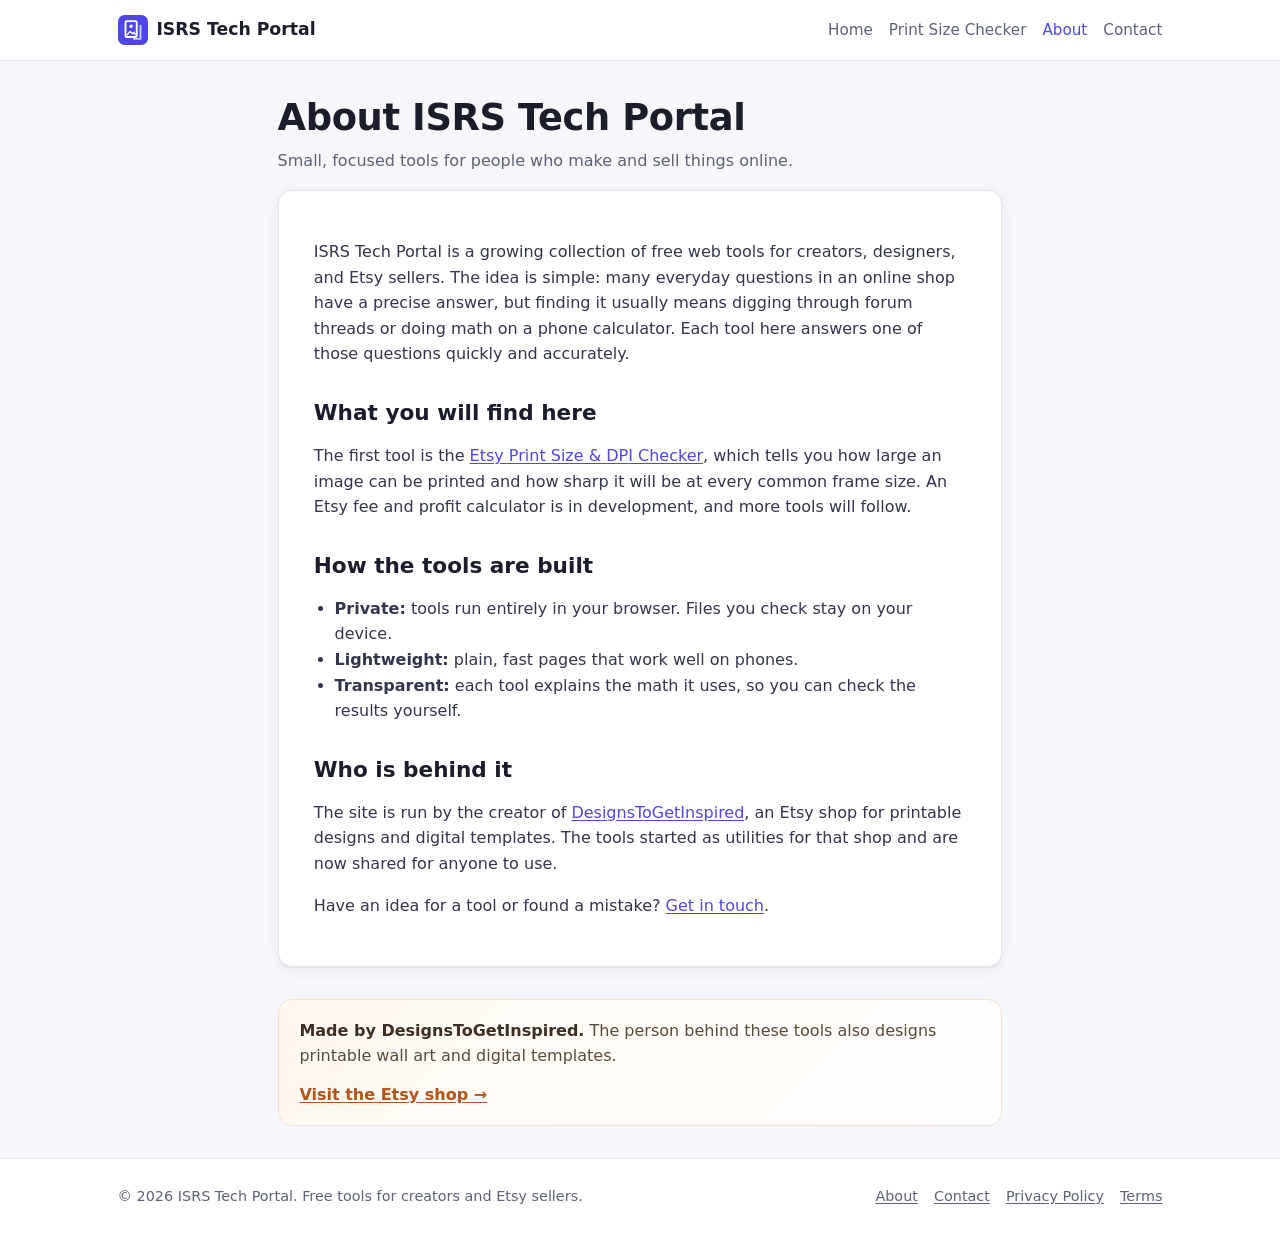
==== about/index.html @ cbed4ad3 "Initial static site: home, Etsy print size & DPI checker, legal pages, SEO files" ====
<!doctype html>
<html lang="en">
<head>
  <meta charset="utf-8">
  <meta name="viewport" content="width=device-width, initial-scale=1">
  <title>About ISRS Tech Portal</title>
  <meta name="description" content="ISRS Tech Portal builds free, privacy-friendly online tools for creators and Etsy sellers, starting with a print size and DPI checker for digital wall art.">
  <meta name="robots" content="index, follow">
  <link rel="canonical" href="https://isrstechportal.com/about/">
  <meta property="og:url" content="https://isrstechportal.com/about/">
  <meta property="og:type" content="website">
  <meta property="og:site_name" content="ISRS Tech Portal">
  <meta property="og:title" content="About ISRS Tech Portal">
  <meta property="og:description" content="ISRS Tech Portal builds free, privacy-friendly online tools for creators and Etsy sellers, starting with a print size and DPI checker for digital wall art.">
  <meta property="og:image" content="https://isrstechportal.com/assets/img/og-image.png">
  <meta property="og:image:width" content="1200">
  <meta property="og:image:height" content="630">
  <meta name="twitter:card" content="summary_large_image">
  <meta name="theme-color" content="#4f46e5">
  <link rel="icon" href="/favicon.svg" type="image/svg+xml">
  <link rel="stylesheet" href="/assets/css/style.css">
</head>
<body>
<a class="skip-link" href="#main">Skip to content</a>
<header class="site-header">
  <div class="container">
    <a class="logo" href="/"><svg viewBox="0 0 64 64" aria-hidden="true"><rect width="64" height="64" rx="14" fill="#4f46e5"/><rect x="16" y="13" width="24" height="34" rx="3" fill="none" stroke="#fff" stroke-width="4"/><path d="M34 51h14V23" fill="none" stroke="#c7d2fe" stroke-width="4" stroke-linecap="round" stroke-linejoin="round"/><circle cx="28" cy="24" r="3.5" fill="#fff"/><path d="M19 43l7-8 5 5 3-3 4 6" fill="none" stroke="#fff" stroke-width="3" stroke-linejoin="round"/></svg><span>ISRS Tech Portal</span></a>
    <nav class="nav" aria-label="Main">
<a href="/">Home</a>
<a href="/tools/etsy-print-size-checker/">Print Size Checker</a>
<a href="/about/" aria-current="page">About</a>
<a href="/contact/">Contact</a>
    </nav>
  </div>
</header>
<main id="main">
<div class="container narrow">
<div class="page-head"><h1>About ISRS Tech Portal</h1><p>Small, focused tools for people who make and sell things online.</p></div>
<div class="prose">
<p>ISRS Tech Portal is a growing collection of free web tools for creators, designers, and Etsy sellers. The idea is simple: many everyday questions in an online shop have a precise answer, but finding it usually means digging through forum threads or doing math on a phone calculator. Each tool here answers one of those questions quickly and accurately.</p>
<h2>What you will find here</h2>
<p>The first tool is the <a href="/tools/etsy-print-size-checker/">Etsy Print Size &amp; DPI Checker</a>, which tells you how large an image can be printed and how sharp it will be at every common frame size. An Etsy fee and profit calculator is in development, and more tools will follow.</p>
<h2>How the tools are built</h2>
<ul>
<li><strong>Private:</strong> tools run entirely in your browser. Files you check stay on your device.</li>
<li><strong>Lightweight:</strong> plain, fast pages that work well on phones.</li>
<li><strong>Transparent:</strong> each tool explains the math it uses, so you can check the results yourself.</li>
</ul>
<h2>Who is behind it</h2>
<p>The site is run by the creator of <a href="https://designstogetinspired.etsy.com" rel="noopener" target="_blank">DesignsToGetInspired</a>, an Etsy shop for printable designs and digital templates. The tools started as utilities for that shop and are now shared for anyone to use.</p>
<p>Have an idea for a tool or found a mistake? <a href="/contact/">Get in touch</a>.</p>
</div>
<aside class="promo" aria-label="From the maker">
  <p><strong>Made by DesignsToGetInspired.</strong> The person behind these tools also designs printable wall art and digital templates.</p>
  <a href="https://designstogetinspired.etsy.com" rel="noopener" target="_blank">Visit the Etsy shop &rarr;</a>
</aside>
</div>
</main>
<footer class="site-footer">
  <div class="container">
    <span>&copy; 2026 ISRS Tech Portal. Free tools for creators and Etsy sellers.</span>
    <nav aria-label="Footer">
      <a href="/about/">About</a><a href="/contact/">Contact</a><a href="/privacy-policy/">Privacy Policy</a><a href="/terms/">Terms</a>
    </nav>
  </div>
</footer>
</body>
</html>
---- assets/css/style.css ----
:root{
  --bg:#f7f7fb;--surface:#fff;--text:#1b1d2a;--muted:#5d6275;--border:#e3e5ee;
  --brand:#4f46e5;--brand-dark:#3730a3;--brand-soft:#eef0ff;
  --pass:#0f7a43;--pass-bg:#e3f6ec;--warn:#8a5a00;--warn-bg:#fff4d6;--fail:#b42318;--fail-bg:#fde8e7;
  --radius:14px;--shadow:0 1px 2px rgba(20,22,40,.05),0 4px 16px rgba(20,22,40,.06);
  --font:system-ui,-apple-system,"Segoe UI",Roboto,"Helvetica Neue",Arial,sans-serif;
}
*,*::before,*::after{box-sizing:border-box}
html{-webkit-text-size-adjust:100%}
body{margin:0;font-family:var(--font);color:var(--text);background:var(--bg);line-height:1.6;font-size:1rem}
img,svg{max-width:100%;height:auto}
a{color:var(--brand);text-underline-offset:2px}
a:hover{color:var(--brand-dark)}
:focus-visible{outline:3px solid var(--brand);outline-offset:2px;border-radius:4px}
.container{width:100%;max-width:1080px;margin:0 auto;padding:0 1.1rem}
.narrow{max-width:760px}
.skip-link{position:absolute;left:-999px;top:0;background:var(--brand);color:#fff;padding:.5rem 1rem;z-index:10}
.skip-link:focus{left:0}

/* Header */
.site-header{background:var(--surface);border-bottom:1px solid var(--border);position:sticky;top:0;z-index:5}
.site-header .container{display:flex;align-items:center;justify-content:space-between;gap:1rem;min-height:60px;flex-wrap:wrap}
.logo{display:flex;align-items:center;gap:.55rem;font-weight:700;color:var(--text);text-decoration:none;font-size:1.08rem}
.logo svg{width:30px;height:30px}
.nav{display:flex;gap:1rem;flex-wrap:wrap;font-size:.95rem}
.nav a{color:var(--muted);text-decoration:none;padding:.3rem 0}
.nav a:hover,.nav a[aria-current="page"]{color:var(--brand)}

/* Hero */
.hero{padding-top:3rem;padding-bottom:2rem;text-align:center}
.hero h1{font-size:clamp(1.8rem,5vw,2.7rem);line-height:1.2;margin:0 0 .8rem;letter-spacing:-.02em}
.hero p{color:var(--muted);font-size:1.1rem;max-width:640px;margin:0 auto}
.page-head{padding:2.2rem 0 1rem}
.page-head h1{font-size:clamp(1.6rem,4.5vw,2.3rem);line-height:1.2;margin:0 0 .5rem;letter-spacing:-.01em}
.page-head p{color:var(--muted);margin:0;max-width:720px}
.breadcrumb{font-size:.88rem;color:var(--muted);margin-bottom:.6rem}
.breadcrumb a{color:var(--muted)}

/* Cards */
.grid{display:grid;gap:1.1rem;grid-template-columns:1fr}
@media(min-width:640px){.grid{grid-template-columns:repeat(2,1fr)}}
.card{background:var(--surface);border:1px solid var(--border);border-radius:var(--radius);padding:1.4rem;box-shadow:var(--shadow)}
.tool-card{display:flex;flex-direction:column;gap:.5rem;text-decoration:none;color:inherit;transition:transform .15s,border-color .15s}
a.tool-card:hover{transform:translateY(-2px);border-color:var(--brand)}
.tool-card h3{margin:0;font-size:1.15rem}
.tool-card p{margin:0;color:var(--muted)}
.tool-card .cta{margin-top:auto;font-weight:600;color:var(--brand)}
.tool-card.soon{opacity:.75;box-shadow:none;border-style:dashed}
.tag{display:inline-block;font-size:.75rem;font-weight:600;padding:.15rem .55rem;border-radius:999px;background:var(--brand-soft);color:var(--brand-dark);align-self:flex-start}
.tag.muted{background:#eceef4;color:var(--muted)}
.section{padding-top:1.5rem;padding-bottom:2.5rem}
.section h2{font-size:1.4rem;margin:0 0 1rem}
.features{display:grid;gap:1rem;grid-template-columns:1fr}
@media(min-width:760px){.features{grid-template-columns:repeat(3,1fr)}}
.features h3{margin:.2rem 0 .3rem;font-size:1.02rem}
.features p{margin:0;color:var(--muted);font-size:.95rem}

/* Buttons & forms */
.btn{display:inline-flex;align-items:center;justify-content:center;gap:.4rem;background:var(--brand);color:#fff;border:0;border-radius:10px;padding:.7rem 1.2rem;font:inherit;font-weight:600;cursor:pointer;text-decoration:none}
.btn:hover{background:var(--brand-dark);color:#fff}
.btn.secondary{background:var(--surface);color:var(--text);border:1px solid var(--border)}
.btn.secondary:hover{border-color:var(--brand);color:var(--brand)}
label{font-weight:600;font-size:.92rem;display:block;margin-bottom:.3rem}
input[type=number]{width:100%;font:inherit;padding:.65rem .8rem;border:1px solid var(--border);border-radius:10px;background:#fff}
input[type=number]:focus{border-color:var(--brand)}

/* Tool */
.tabs{display:flex;gap:.4rem;margin-bottom:1rem;background:#eceef4;padding:.3rem;border-radius:12px;width:fit-content;max-width:100%}
.tab{border:0;background:transparent;font:inherit;font-weight:600;padding:.5rem 1rem;border-radius:9px;cursor:pointer;color:var(--muted)}
.tab[aria-selected="true"]{background:#fff;color:var(--text);box-shadow:var(--shadow)}
.dropzone{border:2px dashed #c7cbe0;border-radius:var(--radius);padding:2rem 1rem;text-align:center;background:#fbfbfe;cursor:pointer;transition:border-color .15s,background .15s}
.dropzone:hover,.dropzone.drag{border-color:var(--brand);background:var(--brand-soft)}
.dropzone p{margin:.3rem 0;color:var(--muted)}
.dropzone strong{color:var(--text)}
.privacy-note{font-size:.88rem;color:var(--muted);margin:.8rem 0 0;display:flex;gap:.4rem;align-items:flex-start}
.manual-grid{display:grid;grid-template-columns:1fr 1fr;gap:.8rem;align-items:end}
.manual-grid .btn{grid-column:1/-1}
@media(min-width:640px){.manual-grid{grid-template-columns:1fr 1fr auto}.manual-grid .btn{grid-column:auto}}
.error{color:var(--fail);font-weight:600;margin:.6rem 0 0}
.summary{display:grid;grid-template-columns:1fr;gap:1rem;margin-top:1.2rem}
@media(min-width:760px){.summary{grid-template-columns:200px 1fr}}
.preview{border-radius:10px;border:1px solid var(--border);background:repeating-conic-gradient(#eee 0 25%,#fff 0 50%) 0 0/16px 16px;display:flex;align-items:center;justify-content:center;min-height:140px;overflow:hidden}
.preview{max-height:240px}
.preview img{display:block;max-height:220px;max-width:100%;width:auto;height:auto;object-fit:contain}
.stats{display:grid;grid-template-columns:repeat(2,1fr);gap:.7rem}
@media(min-width:760px){.stats{grid-template-columns:repeat(3,1fr)}}
.stat{background:#f6f7fb;border-radius:10px;padding:.7rem .85rem}
.stat .k{font-size:.78rem;color:var(--muted);text-transform:uppercase;letter-spacing:.04em}
.stat .v{font-weight:700;font-size:1.02rem;word-break:break-word}
.stat .s{font-size:.82rem;color:var(--muted)}
.legend{display:flex;flex-wrap:wrap;gap:.6rem 1.2rem;font-size:.88rem;color:var(--muted);margin:1.2rem 0 .4rem}
.group{margin-top:1.2rem}
.group-head{display:flex;flex-wrap:wrap;align-items:baseline;gap:.5rem;margin-bottom:.4rem}
.group-head h3{margin:0;font-size:1.08rem}
.group-head .note{color:var(--muted);font-size:.88rem}
.table-wrap{overflow-x:auto;border:1px solid var(--border);border-radius:10px;background:#fff}
table{border-collapse:collapse;width:100%;font-size:.92rem;min-width:560px}
th,td{padding:.6rem .7rem;text-align:left;border-bottom:1px solid var(--border);vertical-align:top}
th{background:#f6f7fb;font-size:.8rem;text-transform:uppercase;letter-spacing:.03em;color:var(--muted)}
tr:last-child td{border-bottom:0}
td .sub{display:block;color:var(--muted);font-size:.82rem}
.badge{display:inline-block;font-size:.78rem;font-weight:700;padding:.15rem .55rem;border-radius:999px;white-space:nowrap}
.badge.pass{background:var(--pass-bg);color:var(--pass)}
.badge.warn{background:var(--warn-bg);color:var(--warn)}
.badge.fail{background:var(--fail-bg);color:var(--fail)}
.match{font-weight:600;color:var(--pass)}
.crop{color:var(--warn)}
.hidden{display:none!important}

/* Prose */
.prose{background:var(--surface);border:1px solid var(--border);border-radius:var(--radius);padding:1.5rem 1.3rem;box-shadow:var(--shadow)}
@media(min-width:640px){.prose{padding:2rem 2.2rem}}
.prose h2{font-size:1.35rem;margin:2rem 0 .6rem;line-height:1.3}
.prose h2:first-child{margin-top:0}
.prose h3{font-size:1.08rem;margin:1.4rem 0 .4rem}
.prose p,.prose li{color:#33364a}
.prose ul,.prose ol{padding-left:1.3rem}
.prose table{min-width:0}
.faq details{border:1px solid var(--border);border-radius:10px;padding:.8rem 1rem;margin:.6rem 0;background:#fbfbfe}
.faq summary{font-weight:600;cursor:pointer}
.faq details p{margin:.6rem 0 0}

/* Promo + footer */
.promo{display:flex;flex-wrap:wrap;align-items:center;justify-content:space-between;gap:.8rem;background:linear-gradient(135deg,#fff7f0,#fff);border:1px solid #f1e2d3;border-radius:var(--radius);padding:1.1rem 1.3rem;margin:2rem 0}
.promo p{margin:0;color:#5b4a3a}
.promo strong{color:#3e2f22}
.promo a{font-weight:600;color:#b4531b}
.site-footer{border-top:1px solid var(--border);background:var(--surface);padding:1.6rem 0;margin-top:2rem;font-size:.9rem;color:var(--muted)}
.site-footer .container{display:flex;flex-wrap:wrap;justify-content:space-between;gap:.8rem}
.site-footer nav{display:flex;flex-wrap:wrap;gap:1rem}
.site-footer a{color:var(--muted)}
@media(prefers-reduced-motion:reduce){*{transition:none!important}}
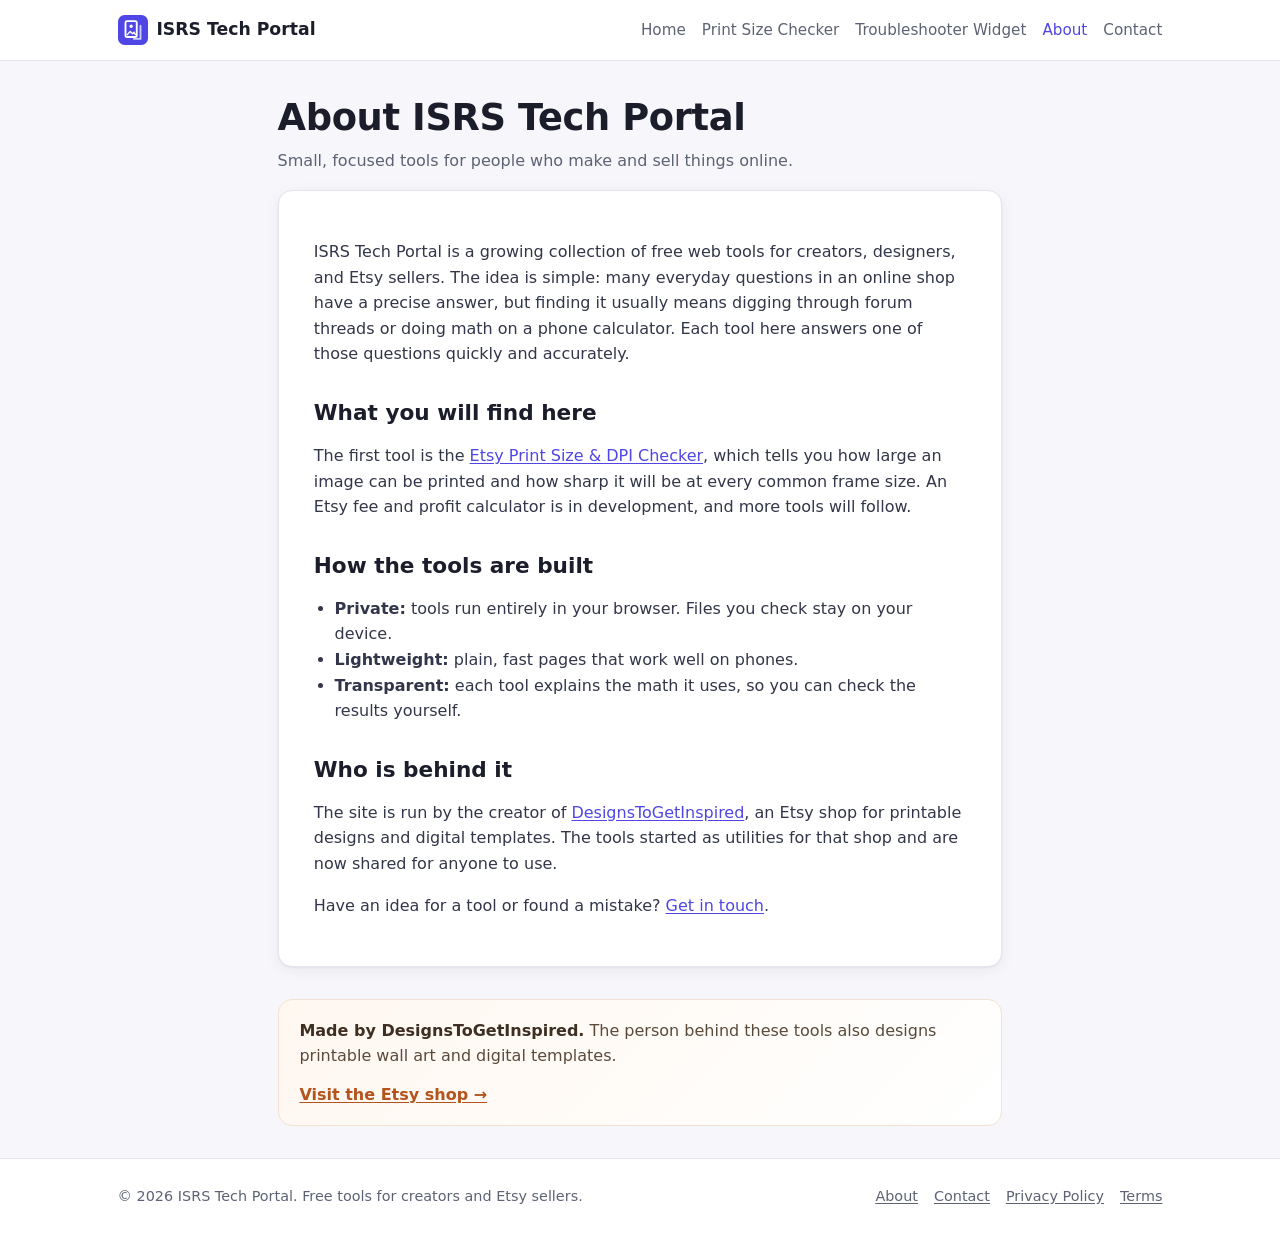
==== commit 557c420b: "Add Guided Troubleshooter Widget product page, live demo and free builder - tools/troubleshooter-wid" ====
--- a/about/index.html
+++ b/about/index.html
@@ -28,6 +28,7 @@
     <nav class="nav" aria-label="Main">
 <a href="/">Home</a>
 <a href="/tools/etsy-print-size-checker/">Print Size Checker</a>
+<a href="/tools/troubleshooter-widget/">Troubleshooter Widget</a>
 <a href="/about/" aria-current="page">About</a>
 <a href="/contact/">Contact</a>
     </nav>
--- a/assets/css/style.css
+++ b/assets/css/style.css
@@ -130,3 +130,32 @@
 .site-footer nav{display:flex;flex-wrap:wrap;gap:1rem}
 .site-footer a{color:var(--muted)}
 @media(prefers-reduced-motion:reduce){*{transition:none!important}}
+
+/* Troubleshooter widget product page */
+.hero-actions{display:flex;flex-wrap:wrap;gap:.6rem;margin-top:1.1rem}
+.demo-title{font-size:1.2rem;margin:0 0 1rem}
+.demo-controls{display:flex;flex-wrap:wrap;gap:.8rem 1.2rem;align-items:center;justify-content:space-between;margin-bottom:1rem}
+.demo-controls .tabs{margin-bottom:0;overflow-x:auto}
+.demo-controls .tab{white-space:nowrap}
+.demo-options{display:flex;flex-wrap:wrap;gap:.4rem 1.1rem}
+label.check{display:inline-flex;align-items:center;gap:.4rem;font-weight:600;font-size:.92rem;margin:0;cursor:pointer}
+label.check input{width:1.05rem;height:1.05rem;accent-color:var(--brand)}
+.demo-stage{background:var(--bg);border-radius:12px;padding:1.2rem .8rem;min-height:380px}
+.demo-note{text-align:center;color:var(--muted);margin:6rem 0}
+.steps{display:grid;gap:.8rem;padding:0;margin:0 0 1.5rem;list-style:none;counter-reset:s}
+@media(min-width:760px){.steps{grid-template-columns:repeat(3,1fr)}}
+.steps li{counter-increment:s;background:var(--surface);border:1px solid var(--border);border-radius:var(--radius);padding:1rem 1.1rem;color:var(--muted)}
+.steps li::before{content:counter(s);display:inline-grid;place-items:center;width:1.7rem;height:1.7rem;border-radius:50%;background:var(--brand);color:#fff;font-weight:700;margin-inline-end:.5rem}
+.steps strong{color:var(--text)}
+.shot{margin:0}.shot img{display:block;width:100%;border-radius:var(--radius);border:1px solid var(--border);box-shadow:var(--shadow)}
+.shot figcaption{font-size:.88rem;color:var(--muted);margin-top:.5rem;text-align:center}
+.muted-p{color:var(--muted);margin:-.4rem 0 1.2rem}
+.pricing{display:grid;gap:1.1rem;grid-template-columns:1fr}
+@media(min-width:860px){.pricing{grid-template-columns:repeat(3,1fr)}}
+.price-card{display:flex;flex-direction:column;gap:.4rem}
+.price-card h3{margin:0;font-size:1.15rem}
+.price-card .price{font-size:2rem;font-weight:800;margin:.2rem 0;letter-spacing:-.02em}
+.price-card ul{margin:0 0 1rem;padding-inline-start:1.2rem;color:var(--muted)}
+.price-card .btn{margin-top:auto}
+.price-card.featured{border:2px solid var(--brand)}
+.free-tier{margin:0 0 1.2rem}
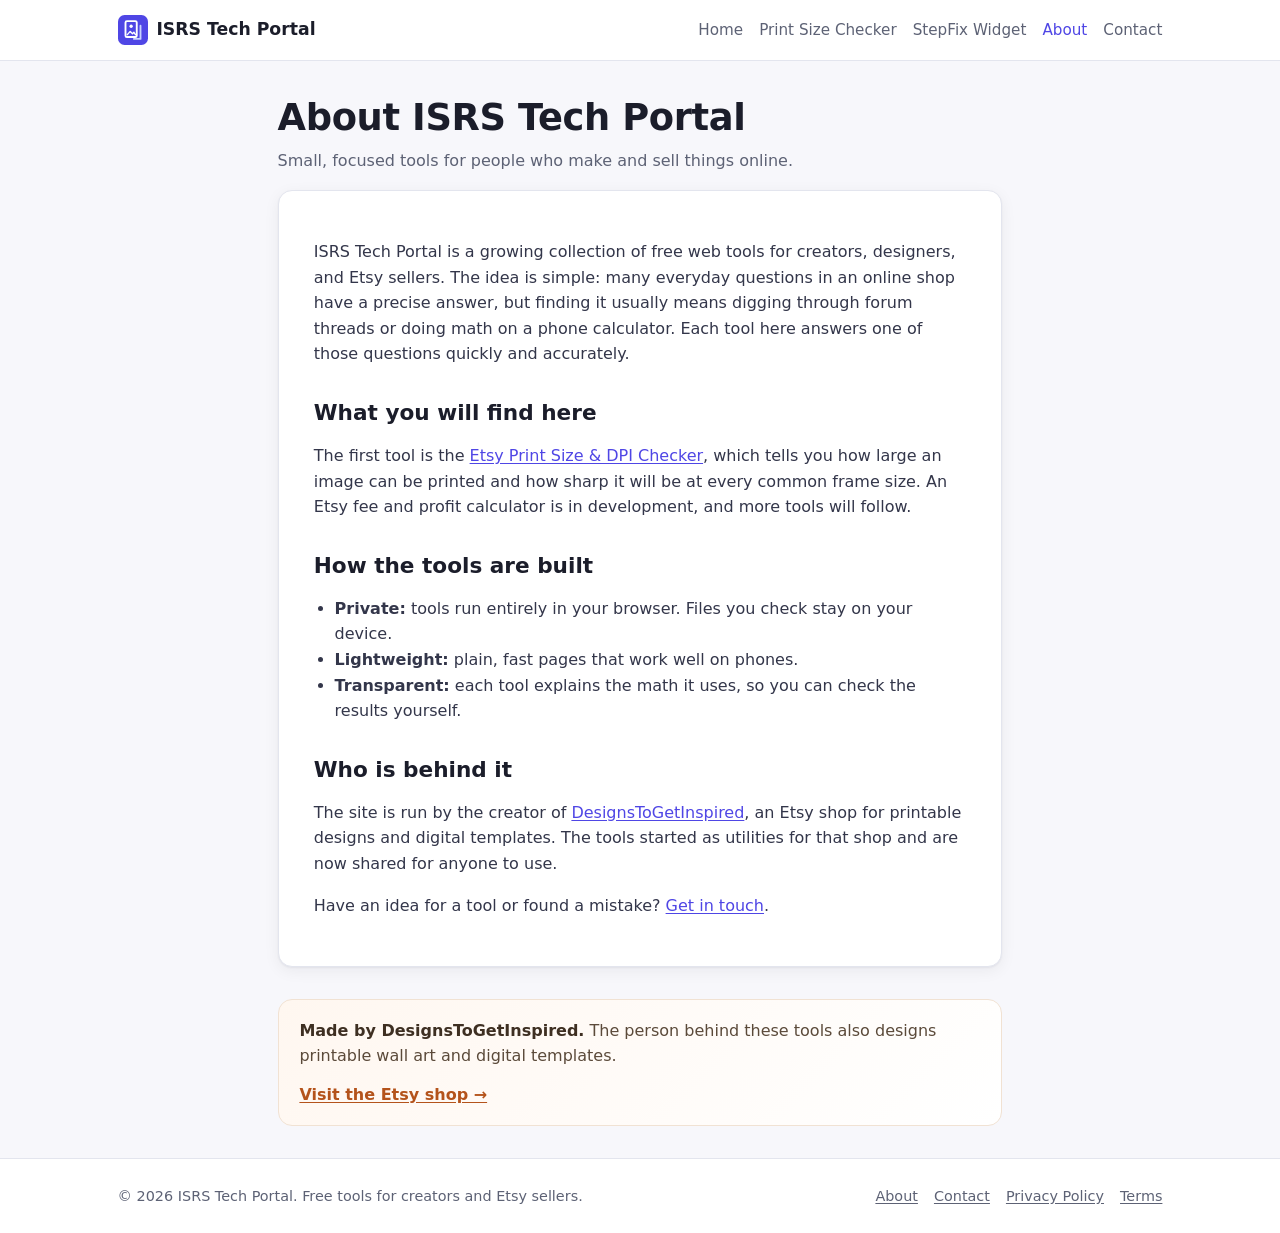
==== commit b8aa708d: "Rename to StepFix (Guided Troubleshooter Widget) and set prices: $24 / $59 / $129" ====
--- a/about/index.html
+++ b/about/index.html
@@ -28,7 +28,7 @@
     <nav class="nav" aria-label="Main">
 <a href="/">Home</a>
 <a href="/tools/etsy-print-size-checker/">Print Size Checker</a>
-<a href="/tools/troubleshooter-widget/">Troubleshooter Widget</a>
+<a href="/tools/troubleshooter-widget/">StepFix Widget</a>
 <a href="/about/" aria-current="page">About</a>
 <a href="/contact/">Contact</a>
     </nav>
--- a/assets/css/style.css
+++ b/assets/css/style.css
@@ -159,3 +159,4 @@
 .price-card .btn{margin-top:auto}
 .price-card.featured{border:2px solid var(--brand)}
 .free-tier{margin:0 0 1.2rem}
+.price-card .price small{font-size:.9rem;font-weight:600;color:var(--muted)}
